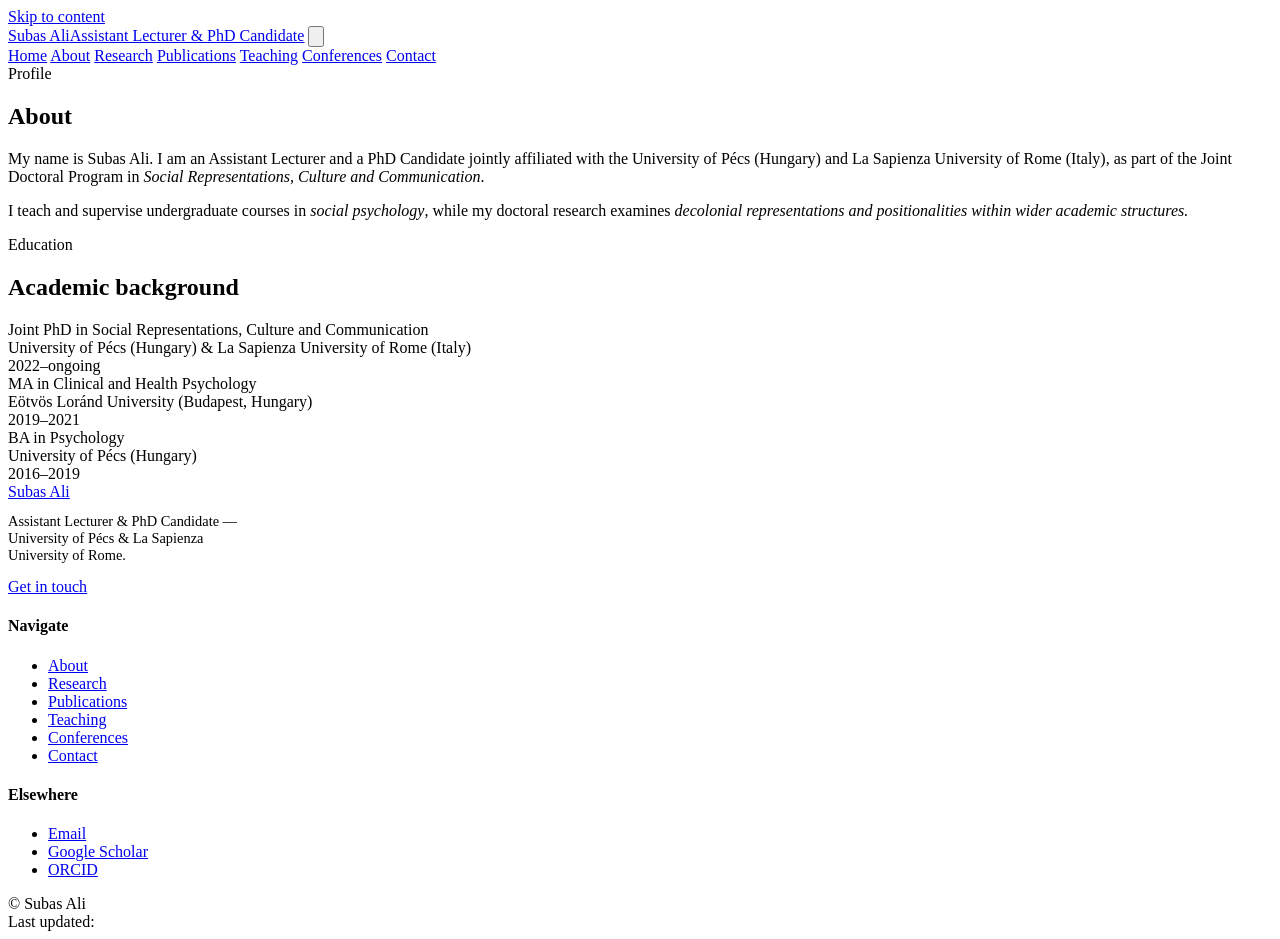
==== about.html @ f8057622 "Add files via upload" ====
<!doctype html>
<html lang="en">
<head>
  <meta charset="utf-8" />
  <meta name="viewport" content="width=device-width, initial-scale=1" />
  <title>About &mdash; Subas Ali</title>
  <meta name="description" content="About Subas Ali: Assistant Lecturer and PhD Candidate in the Joint Doctoral Program in Social Representations, Culture and Communication, with education and background." />
  <meta property="og:title" content="About &mdash; Subas Ali" />
  <meta property="og:description" content="About Subas Ali: Assistant Lecturer and PhD Candidate in the Joint Doctoral Program in Social Representations, Culture and Communication, with education and background." />
  <meta property="og:type" content="website" />
  <link rel="icon" href="data:image/svg+xml,%3Csvg xmlns='http://www.w3.org/2000/svg' viewBox='0 0 32 32'%3E%3Crect width='32' height='32' rx='7' fill='%2314507a'/%3E%3Ctext x='16' y='23' font-family='Georgia,serif' font-size='20' fill='white' text-anchor='middle'%3ES%3C/text%3E%3C/svg%3E" />
  <link rel="preconnect" href="https://fonts.googleapis.com" />
  <link rel="preconnect" href="https://fonts.gstatic.com" crossorigin />
  <link href="https://fonts.googleapis.com/css2?family=Inter:wght@400;500;600;700&family=Source+Serif+4:opsz,wght@8..60,400;8..60,500;8..60,600;8..60,700&display=swap" rel="stylesheet" />
  <link rel="stylesheet" href="css/styles.css" />
  
</head>
<body>
  <a class="skip-link" href="#main">Skip to content</a>
  <header class="site-header">
    <div class="nav-inner">
      <a class="brand" href="index.html">Subas Ali<span class="brand-sub">Assistant Lecturer &amp; PhD Candidate</span></a>
      <button class="nav-toggle" aria-label="Toggle menu" aria-expanded="false" aria-controls="nav-links">
        <svg viewBox="0 0 24 24" fill="none" stroke="currentColor" stroke-width="2" stroke-linecap="round"><line x1="4" y1="7" x2="20" y2="7"/><line x1="4" y1="12" x2="20" y2="12"/><line x1="4" y1="17" x2="20" y2="17"/></svg>
      </button>
      <nav class="nav-links" id="nav-links" aria-label="Primary">
      <a href="index.html">Home</a>
      <a href="about.html" aria-current="page">About</a>
      <a href="research.html">Research</a>
      <a href="publications.html">Publications</a>
      <a href="teaching.html">Teaching</a>
      <a href="conferences.html">Conferences</a>
      <a href="contact.html">Contact</a>
      </nav>
    </div>
  </header>
  <main id="main">
  <section class="section wrap">
    <div class="section-head"><span class="eyebrow">Profile</span><h2>About</h2></div>
    <div class="prose measure">
      <p>My name is Subas Ali. I am an Assistant Lecturer and a PhD Candidate jointly affiliated with the University of P&eacute;cs (Hungary) and La Sapienza University of Rome (Italy), as part of the Joint Doctoral Program in <i>Social Representations, Culture and Communication</i>.</p>
      <p>I teach and supervise undergraduate courses in <i>social psychology</i>, while my doctoral research examines <i>decolonial representations and positionalities within wider academic structures.</i></p>
    </div>
  </section>
  <section class="section wrap">
    <div class="section-head"><span class="eyebrow">Education</span><h2>Academic background</h2></div>
    <div class="stack measure">
      <div class="entry">
        <div><div class="title">Joint PhD in Social Representations, Culture and Communication</div><div class="sub">University of P&eacute;cs (Hungary) &amp; La Sapienza University of Rome (Italy)</div></div>
        <div class="when">2022&ndash;ongoing</div>
      </div>
      <div class="entry">
        <div><div class="title">MA in Clinical and Health Psychology</div><div class="sub">E&ouml;tv&ouml;s Lor&aacute;nd University (Budapest, Hungary)</div></div>
        <div class="when">2019&ndash;2021</div>
      </div>
      <div class="entry">
        <div><div class="title">BA in Psychology</div><div class="sub">University of P&eacute;cs (Hungary)</div></div>
        <div class="when">2016&ndash;2019</div>
      </div>
    </div>
  </section>
  </main>
  <footer class="site-footer">
    <div class="footer-inner">
      <div class="footer-brand">
        <a class="brand" href="index.html">Subas Ali</a>
        <p style="color:var(--muted);font-size:0.9rem;margin-top:12px;max-width:34ch;">Assistant Lecturer &amp; PhD Candidate — University of P&eacute;cs &amp; La Sapienza University of Rome.</p>
        <a class="btn ghost" href="mailto:amjad.subas@edu.pte.hu" style="margin-top:10px;">Get in touch</a>
      </div>
      <div>
        <h4>Navigate</h4>
        <ul class="footer-nav">
          <li><a href="about.html">About</a></li>
          <li><a href="research.html">Research</a></li>
          <li><a href="publications.html">Publications</a></li>
          <li><a href="teaching.html">Teaching</a></li>
          <li><a href="conferences.html">Conferences</a></li>
          <li><a href="contact.html">Contact</a></li>
        </ul>
      </div>
      <div>
        <h4>Elsewhere</h4>
        <ul class="footer-links">
          <li><a href="mailto:amjad.subas@edu.pte.hu">Email</a></li>
          <li><a href="https://scholar.google.com/citations?view_op=list_works&amp;hl=en&amp;user=NY5oD_YAAAAJ" target="_blank" rel="noopener">Google Scholar</a></li>
          <li><a href="https://orcid.org/0000-0001-5346-9214" target="_blank" rel="noopener">ORCID</a></li>
        </ul>
      </div>
    </div>
    <div class="footer-bottom">
      <div>&copy; <span id="year"></span> Subas Ali</div>
      <div>Last updated: <span id="lastmod"></span></div>
    </div>
  </footer>
  <script src="js/main.js"></script>
</body>
</html>
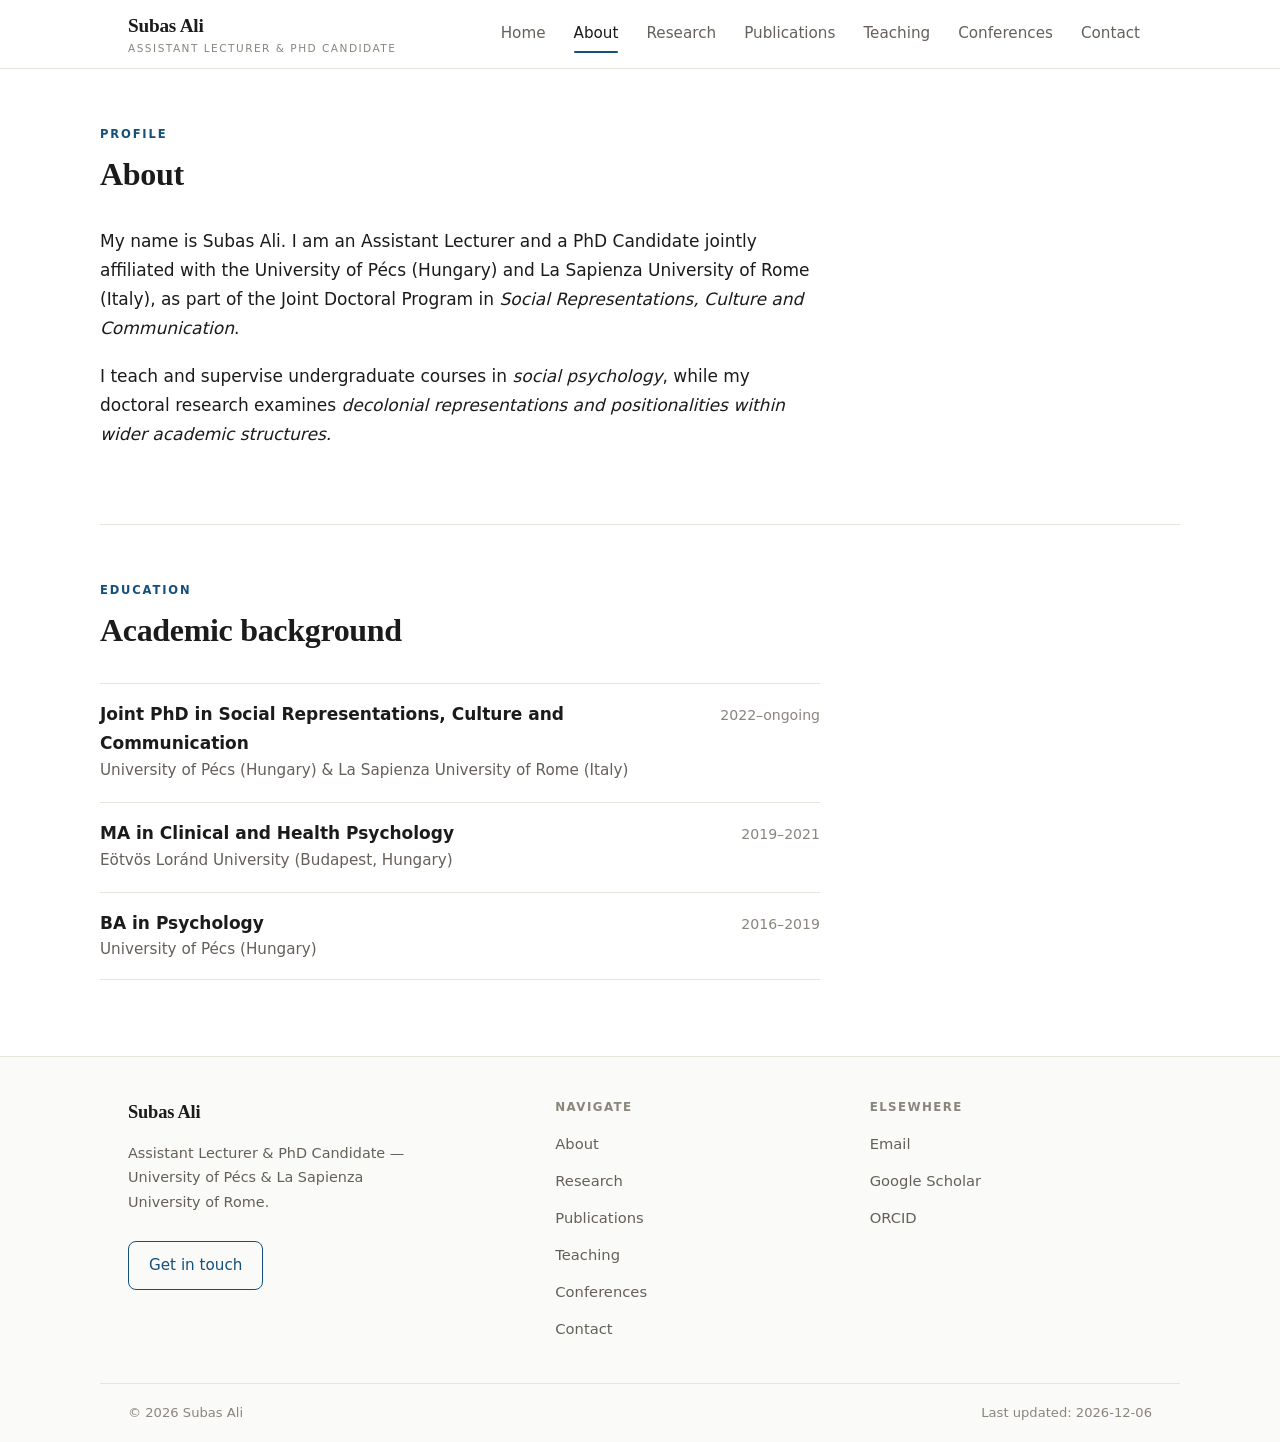
==== commit 0bb13a2d: "Add files via upload" ====
--- a/about.html
+++ b/about.html
@@ -12,7 +12,525 @@
   <link rel="preconnect" href="https://fonts.googleapis.com" />
   <link rel="preconnect" href="https://fonts.gstatic.com" crossorigin />
   <link href="https://fonts.googleapis.com/css2?family=Inter:wght@400;500;600;700&family=Source+Serif+4:opsz,wght@8..60,400;8..60,500;8..60,600;8..60,700&display=swap" rel="stylesheet" />
-  <link rel="stylesheet" href="css/styles.css" />
+  <style>
+/* ============================================================
+   Subas Ali — academic website
+   Shared stylesheet
+   ============================================================ */
+
+:root {
+  --bg: #ffffff;
+  --surface: #fafaf8;
+  --surface-2: #f4f3ef;
+  --fg: #1b1b1b;
+  --muted: #656058;
+  --faint: #8b867c;
+  --border: #e7e4dc;
+  --border-strong: #d8d4c9;
+  --accent: #14507a;
+  --accent-hover: #0d3d5e;
+  --accent-soft: rgba(20, 80, 122, 0.14);
+  --max: 1080px;
+  --measure: 720px;
+  --serif: "Source Serif 4", Georgia, "Times New Roman", serif;
+  --sans: "Inter", system-ui, -apple-system, BlinkMacSystemFont, "Segoe UI", Roboto, Helvetica, Arial, sans-serif;
+  --radius: 10px;
+  --shadow: 0 1px 2px rgba(20,20,20,0.04), 0 8px 24px rgba(20,20,20,0.05);
+}
+
+@media (prefers-color-scheme: dark) {
+  :root {
+    --bg: #17181a;
+    --surface: #1d1e21;
+    --surface-2: #232427;
+    --fg: #e8e7e3;
+    --muted: #a6a39b;
+    --faint: #837f77;
+    --border: #2c2d31;
+    --border-strong: #3a3b40;
+    --accent: #6fb0e0;
+    --accent-hover: #8cc2ec;
+    --accent-soft: rgba(111, 176, 224, 0.16);
+    --shadow: 0 1px 2px rgba(0,0,0,0.3), 0 10px 30px rgba(0,0,0,0.35);
+  }
+}
+
+* { box-sizing: border-box; }
+
+html { scroll-behavior: smooth; }
+
+body {
+  font-family: var(--sans);
+  background: var(--bg);
+  color: var(--fg);
+  line-height: 1.7;
+  margin: 0;
+  font-size: 17px;
+  -webkit-font-smoothing: antialiased;
+  -moz-osx-font-smoothing: grayscale;
+  text-rendering: optimizeLegibility;
+}
+
+/* ---------- Skip link ---------- */
+.skip-link {
+  position: absolute;
+  left: -999px;
+  top: 0;
+  background: var(--accent);
+  color: #fff;
+  padding: 10px 16px;
+  border-radius: 0 0 8px 0;
+  z-index: 200;
+}
+.skip-link:focus { left: 0; }
+
+/* ---------- Layout ---------- */
+.wrap {
+  max-width: var(--max);
+  margin: 0 auto;
+  padding: 0 28px;
+}
+.section { padding: 56px 0; }
+.section + .section { border-top: 1px solid var(--border); }
+main { min-height: 60vh; }
+
+/* ---------- Typography ---------- */
+h1, h2, h3, h4 { font-family: var(--serif); font-weight: 600; letter-spacing: -0.01em; color: var(--fg); }
+h1 { font-size: clamp(2rem, 4.4vw, 3rem); line-height: 1.1; margin: 0 0 0.4em; }
+h2 { font-size: clamp(1.5rem, 3vw, 2rem); line-height: 1.2; margin: 0 0 0.6em; }
+h3 { font-size: 1.25rem; margin: 0 0 0.4em; }
+h4 { font-size: 1.05rem; margin: 0 0 0.3em; }
+p { margin: 0 0 1.15em; }
+.measure { max-width: var(--measure); }
+.lead { font-size: 1.15rem; color: var(--fg); }
+
+.eyebrow {
+  font-family: var(--sans);
+  text-transform: uppercase;
+  letter-spacing: 0.16em;
+  font-size: 0.72rem;
+  font-weight: 600;
+  color: var(--accent);
+  margin: 0 0 14px;
+  display: block;
+}
+
+.section-head { margin-bottom: 34px; }
+.section-head .eyebrow { margin-bottom: 10px; }
+.section-head h2 { margin-bottom: 0; }
+
+/* ---------- Links ---------- */
+a { color: var(--accent); text-decoration: none; transition: color 0.15s ease; }
+a:hover { color: var(--accent-hover); }
+.prose a {
+  border-bottom: 1px solid var(--accent-soft);
+  transition: border-color 0.15s ease, color 0.15s ease;
+}
+.prose a:hover { border-bottom-color: var(--accent); }
+a:focus-visible, button:focus-visible {
+  outline: 2px solid var(--accent);
+  outline-offset: 3px;
+  border-radius: 2px;
+}
+
+/* ---------- Header / nav ---------- */
+.site-header {
+  position: sticky;
+  top: 0;
+  z-index: 100;
+  background: color-mix(in srgb, var(--bg) 88%, transparent);
+  -webkit-backdrop-filter: saturate(1.4) blur(10px);
+  backdrop-filter: saturate(1.4) blur(10px);
+  border-bottom: 1px solid var(--border);
+}
+.nav-inner {
+  max-width: var(--max);
+  margin: 0 auto;
+  padding: 0 28px;
+  height: 68px;
+  display: flex;
+  align-items: center;
+  justify-content: space-between;
+  gap: 16px;
+}
+.brand {
+  font-family: var(--serif);
+  font-size: 1.2rem;
+  font-weight: 600;
+  letter-spacing: -0.01em;
+  color: var(--fg);
+  white-space: nowrap;
+}
+.brand:hover { color: var(--fg); }
+.brand .brand-sub {
+  display: block;
+  font-family: var(--sans);
+  font-size: 0.66rem;
+  font-weight: 500;
+  letter-spacing: 0.14em;
+  text-transform: uppercase;
+  color: var(--faint);
+  margin-top: -2px;
+}
+.nav-links { display: flex; align-items: center; gap: 4px; }
+.nav-links a {
+  color: var(--muted);
+  font-size: 0.95rem;
+  font-weight: 500;
+  padding: 8px 12px;
+  border-radius: 7px;
+  position: relative;
+}
+.nav-links a:hover { color: var(--fg); background: var(--surface-2); }
+.nav-links a[aria-current="page"] { color: var(--fg); }
+.nav-links a[aria-current="page"]::after {
+  content: "";
+  position: absolute;
+  left: 12px; right: 12px; bottom: 2px;
+  height: 2px;
+  background: var(--accent);
+  border-radius: 2px;
+}
+
+.nav-toggle {
+  display: none;
+  background: none;
+  border: 1px solid var(--border-strong);
+  border-radius: 8px;
+  width: 42px; height: 42px;
+  cursor: pointer;
+  color: var(--fg);
+  align-items: center;
+  justify-content: center;
+}
+.nav-toggle svg { width: 22px; height: 22px; }
+
+/* ---------- Buttons ---------- */
+.btn {
+  display: inline-flex;
+  align-items: center;
+  gap: 8px;
+  font-family: var(--sans);
+  font-size: 0.95rem;
+  font-weight: 500;
+  padding: 11px 20px;
+  border-radius: 8px;
+  border: 1px solid var(--accent);
+  background: var(--accent);
+  color: #fff;
+  cursor: pointer;
+  transition: background 0.15s ease, transform 0.05s ease;
+}
+.btn:hover { background: var(--accent-hover); border-color: var(--accent-hover); color: #fff; }
+.btn:active { transform: translateY(1px); }
+.btn.ghost { background: transparent; color: var(--accent); }
+.btn.ghost:hover { background: var(--accent-soft); color: var(--accent); }
+
+.linkchip {
+  display: inline-flex;
+  align-items: center;
+  gap: 6px;
+  font-size: 0.85rem;
+  font-weight: 500;
+  padding: 4px 11px;
+  border: 1px solid var(--border-strong);
+  border-radius: 999px;
+  color: var(--accent);
+  background: var(--bg);
+  transition: border-color 0.15s ease, background 0.15s ease;
+}
+.linkchip:hover { border-color: var(--accent); background: var(--accent-soft); color: var(--accent); }
+.linkchip svg { width: 13px; height: 13px; }
+
+/* ---------- Home hero ---------- */
+.hero { padding: 60px 0 40px; }
+.hero-grid {
+  display: grid;
+  grid-template-columns: 1fr 260px;
+  gap: 52px;
+  align-items: center;
+}
+.hero-text h1 { margin-bottom: 0.2em; }
+.hero-role {
+  font-family: var(--serif);
+  font-size: clamp(1.15rem, 2.2vw, 1.5rem);
+  color: var(--muted);
+  margin: 0 0 1.1em;
+  font-weight: 400;
+}
+.hero-meta { list-style: none; padding: 0; margin: 0 0 1.6em; }
+.hero-meta li { display: flex; gap: 12px; padding: 7px 0; border-top: 1px solid var(--border); font-size: 0.98rem; }
+.hero-meta li:last-child { border-bottom: 1px solid var(--border); }
+.hero-meta .k { flex: 0 0 118px; color: var(--faint); font-size: 0.82rem; text-transform: uppercase; letter-spacing: 0.08em; padding-top: 3px; font-weight: 600; }
+.hero-meta .v { flex: 1; }
+.hero-cta { display: flex; flex-wrap: wrap; gap: 12px; margin-top: 6px; }
+
+.portrait {
+  width: 100%;
+  max-width: 260px;
+  aspect-ratio: 1 / 1;
+  border-radius: 50%;
+  object-fit: cover;
+  justify-self: center;
+  border: 1px solid var(--border);
+  background: var(--surface-2);
+}
+
+/* ---------- Pathways grid ---------- */
+.pathways {
+  display: grid;
+  grid-template-columns: repeat(3, 1fr);
+  gap: 18px;
+}
+.pathway {
+  display: block;
+  padding: 22px 22px 20px;
+  border: 1px solid var(--border);
+  border-radius: var(--radius);
+  background: var(--surface);
+  color: var(--fg);
+  transition: border-color 0.18s ease, transform 0.18s ease, box-shadow 0.18s ease;
+}
+.pathway:hover {
+  color: var(--fg);
+  border-color: var(--border-strong);
+  transform: translateY(-2px);
+  box-shadow: var(--shadow);
+}
+.pathway h3 { display: flex; align-items: center; justify-content: space-between; margin-bottom: 8px; }
+.pathway h3 .arrow { color: var(--accent); font-family: var(--sans); font-weight: 400; transition: transform 0.18s ease; }
+.pathway:hover h3 .arrow { transform: translateX(4px); }
+.pathway p { color: var(--muted); font-size: 0.92rem; margin: 0; }
+
+/* ---------- Prose / cards ---------- */
+.prose p { color: var(--fg); }
+.panel {
+  background: var(--surface);
+  border: 1px solid var(--border);
+  border-radius: var(--radius);
+  padding: 30px 32px;
+}
+
+/* ---------- Education / definition lists ---------- */
+.stack { display: grid; gap: 2px; }
+.entry {
+  display: grid;
+  grid-template-columns: 1fr auto;
+  gap: 8px 20px;
+  padding: 16px 0;
+  border-top: 1px solid var(--border);
+  align-items: baseline;
+}
+.entry:last-child { border-bottom: 1px solid var(--border); }
+.entry .title { font-weight: 600; }
+.entry .sub { color: var(--muted); font-size: 0.95rem; }
+.entry .when { color: var(--faint); font-size: 0.88rem; white-space: nowrap; font-variant-numeric: tabular-nums; }
+
+/* ---------- Publications ---------- */
+.pub-group { margin-bottom: 40px; }
+.pub-group:last-child { margin-bottom: 0; }
+.pub-list { list-style: none; margin: 0; padding: 0; }
+.pub {
+  padding: 22px 0;
+  border-top: 1px solid var(--border);
+  display: grid;
+  grid-template-columns: 64px 1fr;
+  gap: 22px;
+}
+.pub:last-child { border-bottom: 1px solid var(--border); }
+.pub .year { font-family: var(--serif); font-size: 1.05rem; color: var(--faint); font-variant-numeric: tabular-nums; padding-top: 1px; }
+.pub .cite { margin: 0; }
+.pub .cite .t { font-style: italic; }
+.pub .venue { font-style: italic; }
+.pub-links { margin-top: 12px; display: flex; flex-wrap: wrap; gap: 8px; }
+
+/* ---------- Tables ---------- */
+.table-card {
+  border: 1px solid var(--border);
+  border-radius: var(--radius);
+  overflow: hidden;
+  margin-bottom: 26px;
+  background: var(--bg);
+}
+.table-card .table-head {
+  display: flex;
+  align-items: baseline;
+  gap: 12px;
+  padding: 16px 22px;
+  background: var(--surface);
+  border-bottom: 1px solid var(--border);
+}
+.table-card .table-head h3 { margin: 0; font-size: 1.15rem; }
+.table-card .table-head .count { color: var(--faint); font-size: 0.85rem; }
+table.data {
+  width: 100%;
+  border-collapse: collapse;
+  font-size: 0.92rem;
+}
+table.data th, table.data td {
+  padding: 14px 16px;
+  text-align: left;
+  vertical-align: top;
+  line-height: 1.5;
+  border-bottom: 1px solid var(--border);
+}
+table.data thead th {
+  font-family: var(--sans);
+  font-weight: 600;
+  color: var(--faint);
+  font-size: 0.72rem;
+  letter-spacing: 0.08em;
+  text-transform: uppercase;
+  background: transparent;
+}
+table.data tbody tr:last-child td { border-bottom: none; }
+table.data tbody tr { transition: background 0.12s ease; }
+table.data tbody tr:hover { background: var(--surface); }
+.nowrap { white-space: nowrap; }
+.tag {
+  display: inline-block;
+  font-size: 0.72rem;
+  font-weight: 600;
+  letter-spacing: 0.03em;
+  padding: 2px 9px;
+  border-radius: 999px;
+  border: 1px solid var(--border-strong);
+  color: var(--muted);
+  white-space: nowrap;
+}
+
+/* ---------- Contact ---------- */
+.contact-grid { display: grid; grid-template-columns: 1fr 1fr; gap: 40px; }
+.field { display: flex; flex-direction: column; gap: 6px; margin-bottom: 16px; }
+.field label { font-size: 0.82rem; font-weight: 600; letter-spacing: 0.04em; text-transform: uppercase; color: var(--muted); }
+.field input, .field textarea {
+  font-family: var(--sans);
+  font-size: 1rem;
+  color: var(--fg);
+  background: var(--bg);
+  border: 1px solid var(--border-strong);
+  border-radius: 8px;
+  padding: 11px 13px;
+  width: 100%;
+  transition: border-color 0.15s ease, box-shadow 0.15s ease;
+}
+.field input:focus, .field textarea:focus {
+  outline: none;
+  border-color: var(--accent);
+  box-shadow: 0 0 0 3px var(--accent-soft);
+}
+.field textarea { resize: vertical; min-height: 130px; }
+.hp { position: absolute; left: -9999px; }
+.contact-detail { padding: 10px 0; border-top: 1px solid var(--border); }
+.contact-detail:first-of-type { border-top: none; }
+.contact-detail .k { font-size: 0.78rem; text-transform: uppercase; letter-spacing: 0.08em; color: var(--faint); font-weight: 600; margin-bottom: 2px; }
+
+/* ---------- Footer ---------- */
+.site-footer {
+  border-top: 1px solid var(--border);
+  background: var(--surface);
+  margin-top: 20px;
+}
+.footer-inner {
+  max-width: var(--max);
+  margin: 0 auto;
+  padding: 40px 28px;
+  display: grid;
+  grid-template-columns: 1.4fr 1fr 1fr;
+  gap: 32px;
+}
+.footer-inner h4 { font-family: var(--sans); font-size: 0.74rem; text-transform: uppercase; letter-spacing: 0.12em; color: var(--faint); margin-bottom: 12px; font-weight: 600; }
+.footer-brand .brand { font-size: 1.15rem; }
+.footer-nav { list-style: none; margin: 0; padding: 0; display: grid; gap: 8px; }
+.footer-nav a, .footer-links a { color: var(--muted); font-size: 0.92rem; }
+.footer-nav a:hover, .footer-links a:hover { color: var(--accent); }
+.footer-links { list-style: none; margin: 0; padding: 0; display: grid; gap: 8px; }
+.footer-bottom {
+  border-top: 1px solid var(--border);
+  padding: 18px 28px;
+  max-width: var(--max);
+  margin: 0 auto;
+  display: flex;
+  justify-content: space-between;
+  flex-wrap: wrap;
+  gap: 8px;
+  color: var(--faint);
+  font-size: 0.82rem;
+}
+
+/* ---------- Responsive ---------- */
+@media (max-width: 860px) {
+  .hero-grid { grid-template-columns: 1fr; gap: 30px; }
+  .hero-inner-portrait { order: -1; }
+  .portrait { max-width: 180px; }
+  .pathways { grid-template-columns: 1fr 1fr; }
+  .contact-grid { grid-template-columns: 1fr; gap: 30px; }
+  .footer-inner { grid-template-columns: 1fr 1fr; }
+}
+
+@media (max-width: 640px) {
+  body { font-size: 16px; }
+  .nav-links {
+    position: fixed;
+    inset: 68px 0 auto 0;
+    flex-direction: column;
+    align-items: stretch;
+    gap: 0;
+    background: var(--bg);
+    border-bottom: 1px solid var(--border);
+    padding: 8px 16px 16px;
+    box-shadow: var(--shadow);
+    transform: translateY(-140%);
+    transition: transform 0.25s ease;
+    visibility: hidden;
+  }
+  .nav-links.open { transform: translateY(0); visibility: visible; }
+  .nav-links a { padding: 13px 10px; border-radius: 8px; font-size: 1rem; }
+  .nav-links a[aria-current="page"]::after { display: none; }
+  .nav-links a[aria-current="page"] { background: var(--surface-2); }
+  .nav-toggle { display: inline-flex; }
+  .pathways { grid-template-columns: 1fr; }
+  .section { padding: 40px 0; }
+  .hero { padding: 34px 0 20px; }
+  .panel { padding: 22px 20px; }
+  .footer-inner { grid-template-columns: 1fr; gap: 26px; }
+  .entry { grid-template-columns: 1fr; }
+  .entry .when { grid-row: 1; }
+
+  /* Responsive data tables -> stacked cards */
+  table.data, table.data tbody, table.data tr, table.data td { display: block; width: 100%; }
+  table.data thead { display: none; }
+  .table-card { overflow: visible; }
+  table.data tr {
+    padding: 14px 16px;
+    border-bottom: 1px solid var(--border);
+  }
+  table.data tr:last-child { border-bottom: none; }
+  table.data td {
+    padding: 4px 0;
+    border: none;
+    display: grid;
+    grid-template-columns: 108px 1fr;
+    gap: 10px;
+  }
+  table.data td::before {
+    content: attr(data-label);
+    font-size: 0.68rem;
+    letter-spacing: 0.06em;
+    text-transform: uppercase;
+    color: var(--faint);
+    font-weight: 600;
+    padding-top: 3px;
+  }
+  table.data td:empty { display: none; }
+  table.data tbody tr:hover { background: transparent; }
+}
+
+@media (prefers-reduced-motion: reduce) {
+  * { scroll-behavior: auto !important; transition: none !important; animation: none !important; }
+}
+
+  </style>
   
 </head>
 <body>
@@ -92,6 +610,60 @@
       <div>Last updated: <span id="lastmod"></span></div>
     </div>
   </footer>
-  <script src="js/main.js"></script>
+  <script>
+/* Subas Ali — site interactions (progressive enhancement) */
+(function () {
+  "use strict";
+
+  // Mobile nav toggle
+  var toggle = document.querySelector(".nav-toggle");
+  var links = document.getElementById("nav-links");
+  if (toggle && links) {
+    toggle.addEventListener("click", function () {
+      var open = links.classList.toggle("open");
+      toggle.setAttribute("aria-expanded", open ? "true" : "false");
+    });
+    // Close menu when a link is clicked (mobile)
+    links.addEventListener("click", function (e) {
+      if (e.target.tagName === "A") {
+        links.classList.remove("open");
+        toggle.setAttribute("aria-expanded", "false");
+      }
+    });
+    // Close on Escape
+    document.addEventListener("keydown", function (e) {
+      if (e.key === "Escape" && links.classList.contains("open")) {
+        links.classList.remove("open");
+        toggle.setAttribute("aria-expanded", "false");
+        toggle.focus();
+      }
+    });
+  }
+
+  // Contact form -> opens the visitor's email app (works on static hosting)
+  var cf = document.getElementById("contact-form");
+  if (cf) {
+    cf.addEventListener("submit", function (e) {
+      e.preventDefault();
+      var name = (cf.querySelector("#name") || {}).value || "";
+      var email = (cf.querySelector("#email") || {}).value || "";
+      var msg = (cf.querySelector("#message") || {}).value || "";
+      var subject = encodeURIComponent("Website enquiry" + (name ? " from " + name : ""));
+      var body = encodeURIComponent(msg + "\n\n— " + name + (email ? " <" + email + ">" : ""));
+      window.location.href = "mailto:amjad.subas@edu.pte.hu?subject=" + subject + "&body=" + body;
+    });
+  }
+
+  // Footer year + last-updated
+  var y = document.getElementById("year");
+  if (y) y.textContent = new Date().getFullYear();
+  var lm = document.getElementById("lastmod");
+  if (lm) {
+    try { lm.textContent = new Date(document.lastModified).toISOString().slice(0, 10); }
+    catch (e) { /* ignore */ }
+  }
+})();
+
+  </script>
 </body>
 </html>
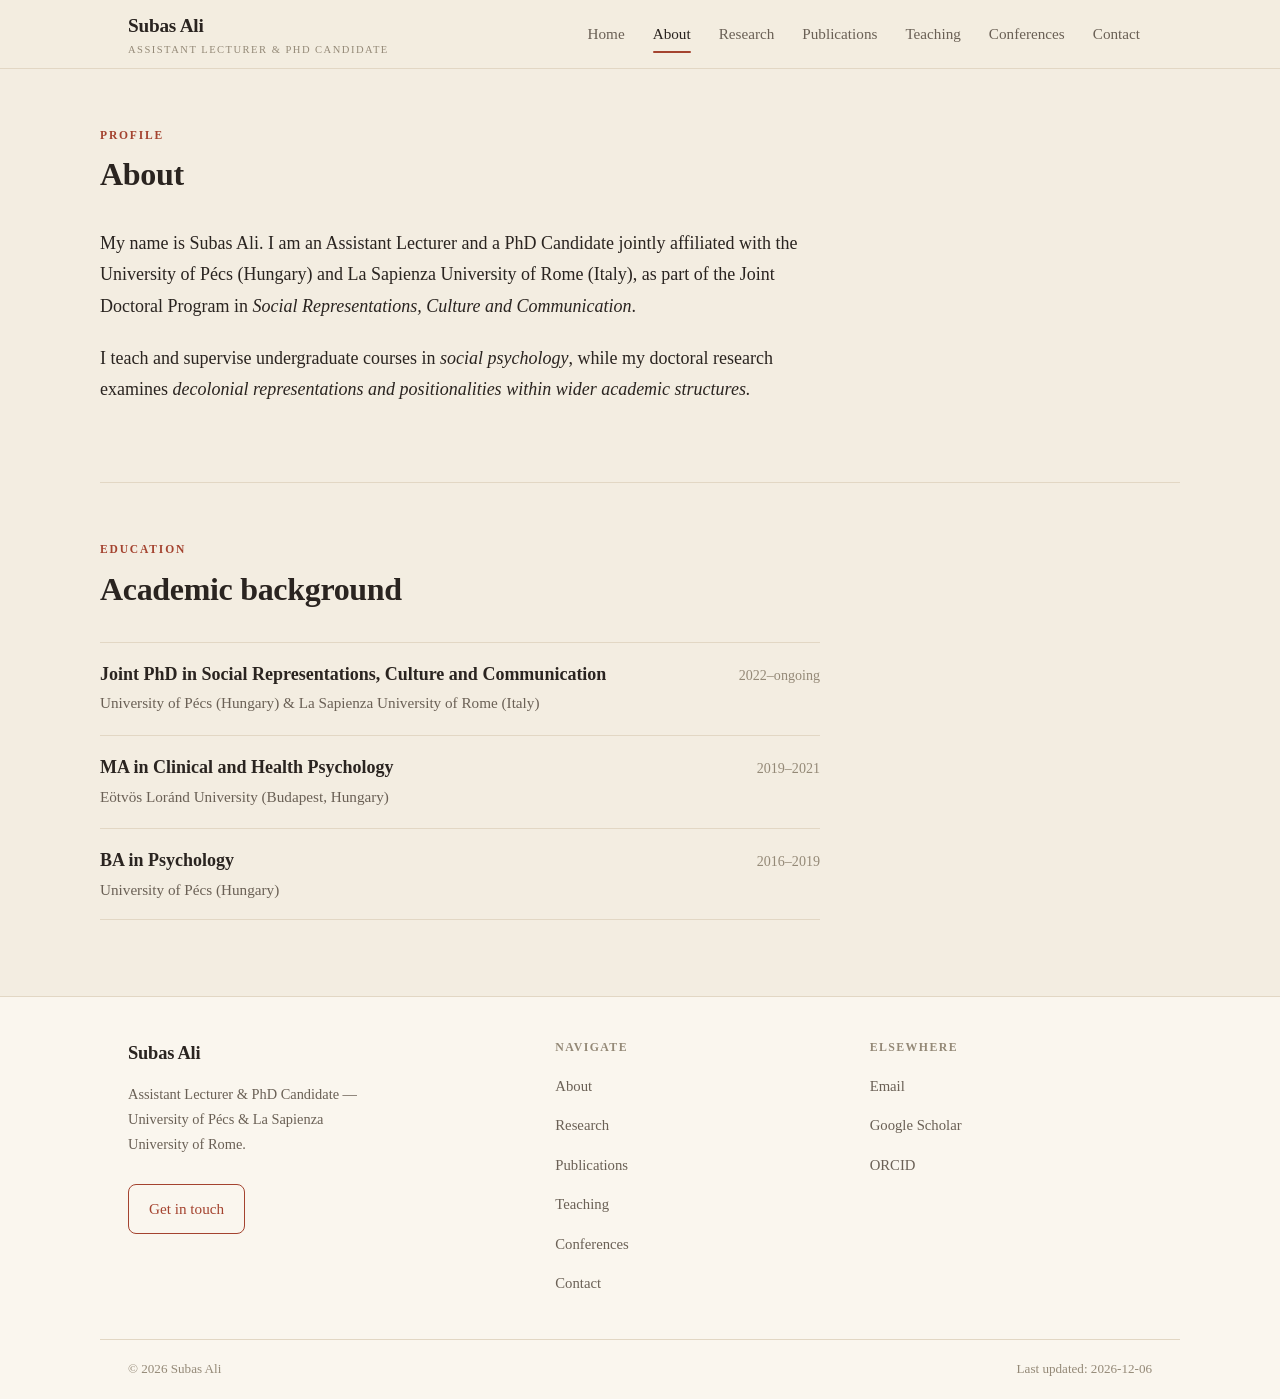
==== commit 6b0df0d3: "Add files via upload" ====
--- a/about.html
+++ b/about.html
@@ -9,9 +9,6 @@
   <meta property="og:description" content="About Subas Ali: Assistant Lecturer and PhD Candidate in the Joint Doctoral Program in Social Representations, Culture and Communication, with education and background." />
   <meta property="og:type" content="website" />
   <link rel="icon" href="data:image/svg+xml,%3Csvg xmlns='http://www.w3.org/2000/svg' viewBox='0 0 32 32'%3E%3Crect width='32' height='32' rx='7' fill='%2314507a'/%3E%3Ctext x='16' y='23' font-family='Georgia,serif' font-size='20' fill='white' text-anchor='middle'%3ES%3C/text%3E%3C/svg%3E" />
-  <link rel="preconnect" href="https://fonts.googleapis.com" />
-  <link rel="preconnect" href="https://fonts.gstatic.com" crossorigin />
-  <link href="https://fonts.googleapis.com/css2?family=Inter:wght@400;500;600;700&family=Source+Serif+4:opsz,wght@8..60,400;8..60,500;8..60,600;8..60,700&display=swap" rel="stylesheet" />
   <style>
 /* ============================================================
    Subas Ali — academic website
@@ -19,39 +16,39 @@
    ============================================================ */
 
 :root {
-  --bg: #ffffff;
-  --surface: #fafaf8;
-  --surface-2: #f4f3ef;
-  --fg: #1b1b1b;
-  --muted: #656058;
-  --faint: #8b867c;
-  --border: #e7e4dc;
-  --border-strong: #d8d4c9;
-  --accent: #14507a;
-  --accent-hover: #0d3d5e;
-  --accent-soft: rgba(20, 80, 122, 0.14);
+  --bg: #f3ede1;
+  --surface: #faf6ee;
+  --surface-2: #ece3d2;
+  --fg: #2a2420;
+  --muted: #6a6055;
+  --faint: #948977;
+  --border: #e2d7c4;
+  --border-strong: #d0c4ac;
+  --accent: #a4432f;
+  --accent-hover: #86331f;
+  --accent-soft: rgba(164, 67, 47, 0.13);
   --max: 1080px;
   --measure: 720px;
-  --serif: "Source Serif 4", Georgia, "Times New Roman", serif;
-  --sans: "Inter", system-ui, -apple-system, BlinkMacSystemFont, "Segoe UI", Roboto, Helvetica, Arial, sans-serif;
-  --radius: 10px;
-  --shadow: 0 1px 2px rgba(20,20,20,0.04), 0 8px 24px rgba(20,20,20,0.05);
+  --serif: "Times New Roman", Times, Georgia, serif;
+  --sans: "Times New Roman", Times, Georgia, serif;
+  --radius: 12px;
+  --shadow: 0 1px 2px rgba(60,45,30,0.05), 0 10px 30px rgba(90,60,35,0.08);
 }
 
 @media (prefers-color-scheme: dark) {
   :root {
-    --bg: #17181a;
-    --surface: #1d1e21;
-    --surface-2: #232427;
-    --fg: #e8e7e3;
-    --muted: #a6a39b;
-    --faint: #837f77;
-    --border: #2c2d31;
-    --border-strong: #3a3b40;
-    --accent: #6fb0e0;
-    --accent-hover: #8cc2ec;
-    --accent-soft: rgba(111, 176, 224, 0.16);
-    --shadow: 0 1px 2px rgba(0,0,0,0.3), 0 10px 30px rgba(0,0,0,0.35);
+    --bg: #1b1815;
+    --surface: #241f19;
+    --surface-2: #2c261e;
+    --fg: #ece4d6;
+    --muted: #b3a892;
+    --faint: #8a7f6d;
+    --border: #342e26;
+    --border-strong: #443c30;
+    --accent: #e2906f;
+    --accent-hover: #eea587;
+    --accent-soft: rgba(226, 144, 111, 0.16);
+    --shadow: 0 1px 2px rgba(0,0,0,0.35), 0 12px 34px rgba(0,0,0,0.4);
   }
 }
 
@@ -61,11 +58,16 @@
 
 body {
   font-family: var(--sans);
-  background: var(--bg);
+  background-color: var(--bg);
+  background-image:
+    radial-gradient(closest-side at 12% -5%, var(--accent-soft), transparent 70%),
+    radial-gradient(closest-side at 100% 108%, rgba(20, 80, 122, 0.06), transparent 70%);
+  background-attachment: fixed;
+  background-repeat: no-repeat;
   color: var(--fg);
-  line-height: 1.7;
+  line-height: 1.75;
   margin: 0;
-  font-size: 17px;
+  font-size: 18px;
   -webkit-font-smoothing: antialiased;
   -moz-osx-font-smoothing: grayscale;
   text-rendering: optimizeLegibility;
@@ -243,20 +245,47 @@
 .linkchip svg { width: 13px; height: 13px; }
 
 /* ---------- Home hero ---------- */
-.hero { padding: 60px 0 40px; }
-.hero-grid {
-  display: grid;
-  grid-template-columns: 1fr 260px;
-  gap: 52px;
+.hero { padding: 52px 0 34px; }
+.hero-card {
+  background: var(--surface);
+  border: 1px solid var(--border);
+  border-radius: 18px;
+  box-shadow: var(--shadow);
+  padding: 34px 38px;
+  max-width: 860px;
+  position: relative;
+  overflow: hidden;
+}
+.hero-card::before {
+  content: "";
+  position: absolute;
+  left: 0; top: 0; bottom: 0;
+  width: 5px;
+  background: var(--accent);
+  opacity: 0.85;
+}
+.hero-id {
+  display: flex;
   align-items: center;
-}
+  gap: 24px;
+  margin-bottom: 20px;
+}
+.hero-id .eyebrow { margin-bottom: 8px; }
+.hero-id h1 { margin: 0 0 0.1em; }
 .hero-text h1 { margin-bottom: 0.2em; }
 .hero-role {
   font-family: var(--serif);
-  font-size: clamp(1.15rem, 2.2vw, 1.5rem);
+  font-size: clamp(1.1rem, 2.2vw, 1.4rem);
   color: var(--muted);
-  margin: 0 0 1.1em;
+  margin: 0;
   font-weight: 400;
+  font-style: italic;
+}
+.hero-bio {
+  font-size: 1.12rem;
+  color: var(--fg);
+  max-width: 62ch;
+  margin: 0 0 1.5em;
 }
 .hero-meta { list-style: none; padding: 0; margin: 0 0 1.6em; }
 .hero-meta li { display: flex; gap: 12px; padding: 7px 0; border-top: 1px solid var(--border); font-size: 0.98rem; }
@@ -266,14 +295,16 @@
 .hero-cta { display: flex; flex-wrap: wrap; gap: 12px; margin-top: 6px; }
 
 .portrait {
-  width: 100%;
-  max-width: 260px;
-  aspect-ratio: 1 / 1;
-  border-radius: 50%;
+  width: clamp(96px, 13vw, 134px);
+  aspect-ratio: 5 / 6;
+  height: auto;
   object-fit: cover;
-  justify-self: center;
-  border: 1px solid var(--border);
+  object-position: center 20%;
+  border-radius: 14px;
+  border: 1px solid var(--border-strong);
+  box-shadow: 0 6px 18px rgba(60,40,25,0.16);
   background: var(--surface-2);
+  flex-shrink: 0;
 }
 
 /* ---------- Pathways grid ---------- */
@@ -460,9 +491,7 @@
 
 /* ---------- Responsive ---------- */
 @media (max-width: 860px) {
-  .hero-grid { grid-template-columns: 1fr; gap: 30px; }
-  .hero-inner-portrait { order: -1; }
-  .portrait { max-width: 180px; }
+  .hero-card { padding: 30px 30px; }
   .pathways { grid-template-columns: 1fr 1fr; }
   .contact-grid { grid-template-columns: 1fr; gap: 30px; }
   .footer-inner { grid-template-columns: 1fr 1fr; }
@@ -491,7 +520,10 @@
   .nav-toggle { display: inline-flex; }
   .pathways { grid-template-columns: 1fr; }
   .section { padding: 40px 0; }
-  .hero { padding: 34px 0 20px; }
+  .hero { padding: 26px 0 16px; }
+  .hero-card { padding: 24px 22px; border-radius: 14px; }
+  .hero-id { gap: 16px; margin-bottom: 16px; }
+  .hero-bio { font-size: 1.05rem; }
   .panel { padding: 22px 20px; }
   .footer-inner { grid-template-columns: 1fr; gap: 26px; }
   .entry { grid-template-columns: 1fr; }
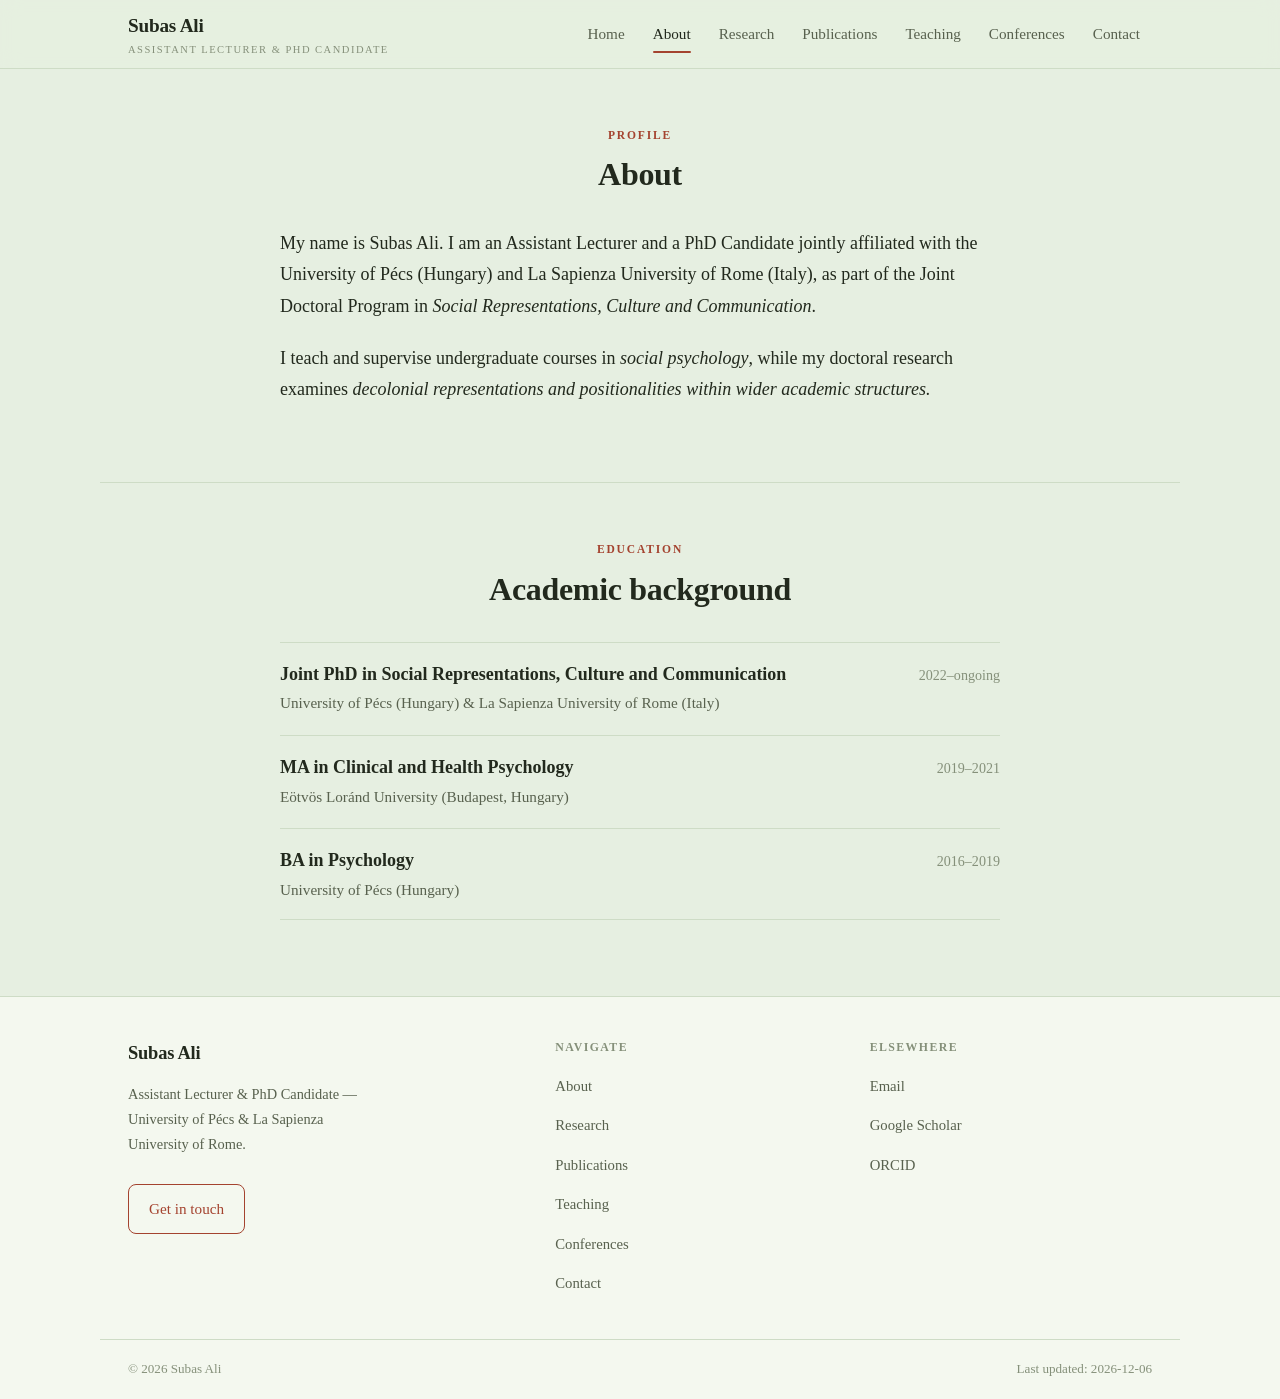
==== commit c5c87cf2: "Add files via upload" ====
--- a/about.html
+++ b/about.html
@@ -16,14 +16,14 @@
    ============================================================ */
 
 :root {
-  --bg: #f3ede1;
-  --surface: #faf6ee;
-  --surface-2: #ece3d2;
-  --fg: #2a2420;
-  --muted: #6a6055;
-  --faint: #948977;
-  --border: #e2d7c4;
-  --border-strong: #d0c4ac;
+  --bg: #e6efe1;
+  --surface: #f4f8ef;
+  --surface-2: #dbe7d3;
+  --fg: #22291d;
+  --muted: #58614e;
+  --faint: #85907a;
+  --border: #cedcc6;
+  --border-strong: #bacbaf;
   --accent: #a4432f;
   --accent-hover: #86331f;
   --accent-soft: rgba(164, 67, 47, 0.13);
@@ -32,19 +32,19 @@
   --serif: "Times New Roman", Times, Georgia, serif;
   --sans: "Times New Roman", Times, Georgia, serif;
   --radius: 12px;
-  --shadow: 0 1px 2px rgba(60,45,30,0.05), 0 10px 30px rgba(90,60,35,0.08);
+  --shadow: 0 1px 2px rgba(30,45,25,0.05), 0 10px 30px rgba(35,60,30,0.09);
 }
 
 @media (prefers-color-scheme: dark) {
   :root {
-    --bg: #1b1815;
-    --surface: #241f19;
-    --surface-2: #2c261e;
-    --fg: #ece4d6;
-    --muted: #b3a892;
-    --faint: #8a7f6d;
-    --border: #342e26;
-    --border-strong: #443c30;
+    --bg: #161c14;
+    --surface: #1d241a;
+    --surface-2: #232c1f;
+    --fg: #e7ecdf;
+    --muted: #a9b39b;
+    --faint: #7f8a71;
+    --border: #2e3729;
+    --border-strong: #3d4836;
     --accent: #e2906f;
     --accent-hover: #eea587;
     --accent-soft: rgba(226, 144, 111, 0.16);
@@ -61,7 +61,7 @@
   background-color: var(--bg);
   background-image:
     radial-gradient(closest-side at 12% -5%, var(--accent-soft), transparent 70%),
-    radial-gradient(closest-side at 100% 108%, rgba(20, 80, 122, 0.06), transparent 70%);
+    radial-gradient(closest-side at 100% 108%, rgba(47, 107, 67, 0.09), transparent 70%);
   background-attachment: fixed;
   background-repeat: no-repeat;
   color: var(--fg);
@@ -103,7 +103,7 @@
 h3 { font-size: 1.25rem; margin: 0 0 0.4em; }
 h4 { font-size: 1.05rem; margin: 0 0 0.3em; }
 p { margin: 0 0 1.15em; }
-.measure { max-width: var(--measure); }
+.measure { max-width: var(--measure); margin-left: auto; margin-right: auto; }
 .lead { font-size: 1.15rem; color: var(--fg); }
 
 .eyebrow {
@@ -117,7 +117,7 @@
   display: block;
 }
 
-.section-head { margin-bottom: 34px; }
+.section-head { margin-bottom: 34px; text-align: center; }
 .section-head .eyebrow { margin-bottom: 10px; }
 .section-head h2 { margin-bottom: 0; }
 
@@ -251,24 +251,28 @@
   border: 1px solid var(--border);
   border-radius: 18px;
   box-shadow: var(--shadow);
-  padding: 34px 38px;
-  max-width: 860px;
+  padding: 40px 44px;
+  max-width: 880px;
+  margin: 0 auto;
+  text-align: center;
   position: relative;
   overflow: hidden;
 }
 .hero-card::before {
   content: "";
   position: absolute;
-  left: 0; top: 0; bottom: 0;
-  width: 5px;
+  left: 0; right: 0; top: 0;
+  height: 5px;
   background: var(--accent);
   opacity: 0.85;
 }
 .hero-id {
   display: flex;
   align-items: center;
-  gap: 24px;
-  margin-bottom: 20px;
+  justify-content: center;
+  gap: 26px;
+  margin-bottom: 22px;
+  text-align: left;
 }
 .hero-id .eyebrow { margin-bottom: 8px; }
 .hero-id h1 { margin: 0 0 0.1em; }
@@ -284,15 +288,15 @@
 .hero-bio {
   font-size: 1.12rem;
   color: var(--fg);
-  max-width: 62ch;
-  margin: 0 0 1.5em;
-}
-.hero-meta { list-style: none; padding: 0; margin: 0 0 1.6em; }
+  max-width: 60ch;
+  margin: 0 auto 1.6em;
+}
+.hero-meta { list-style: none; padding: 0; margin: 0 auto 1.6em; max-width: 580px; text-align: left; }
 .hero-meta li { display: flex; gap: 12px; padding: 7px 0; border-top: 1px solid var(--border); font-size: 0.98rem; }
 .hero-meta li:last-child { border-bottom: 1px solid var(--border); }
 .hero-meta .k { flex: 0 0 118px; color: var(--faint); font-size: 0.82rem; text-transform: uppercase; letter-spacing: 0.08em; padding-top: 3px; font-weight: 600; }
 .hero-meta .v { flex: 1; }
-.hero-cta { display: flex; flex-wrap: wrap; gap: 12px; margin-top: 6px; }
+.hero-cta { display: flex; flex-wrap: wrap; gap: 12px; margin-top: 6px; justify-content: center; }
 
 .portrait {
   width: clamp(96px, 13vw, 134px);
